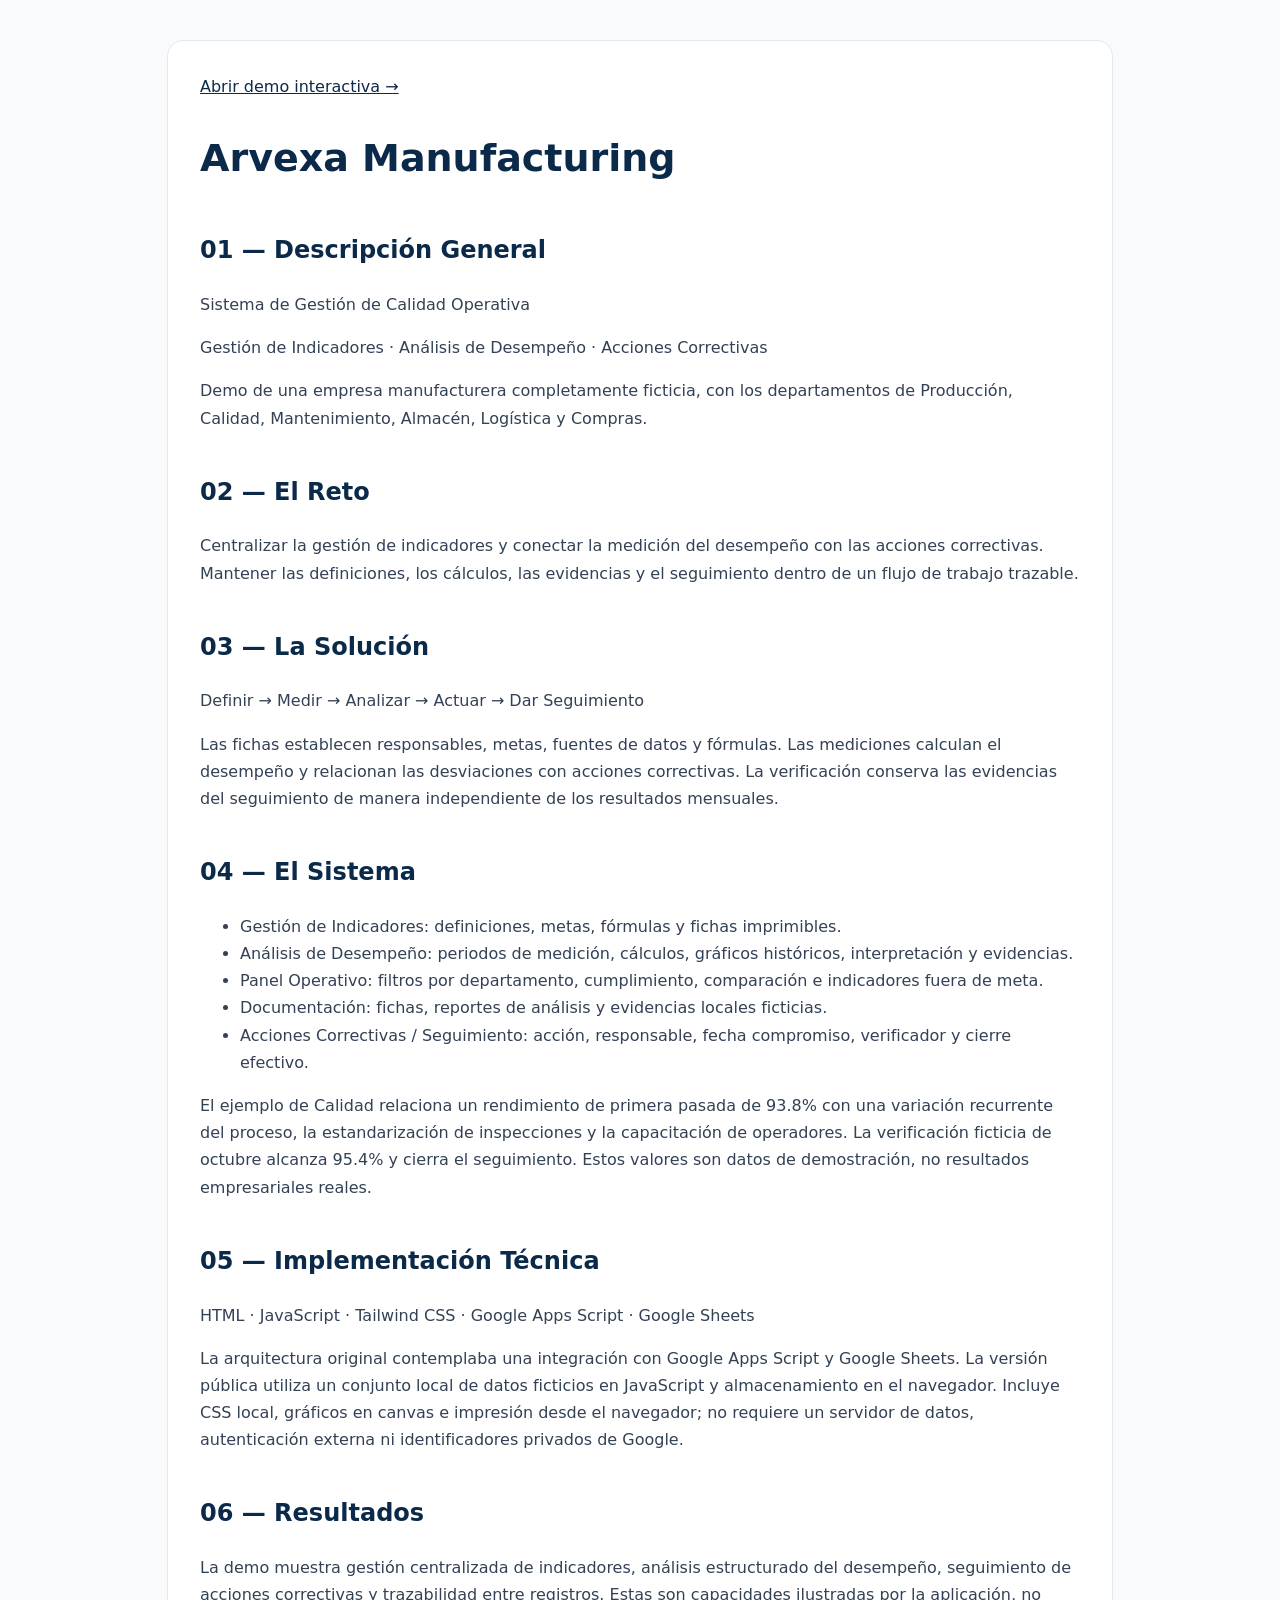
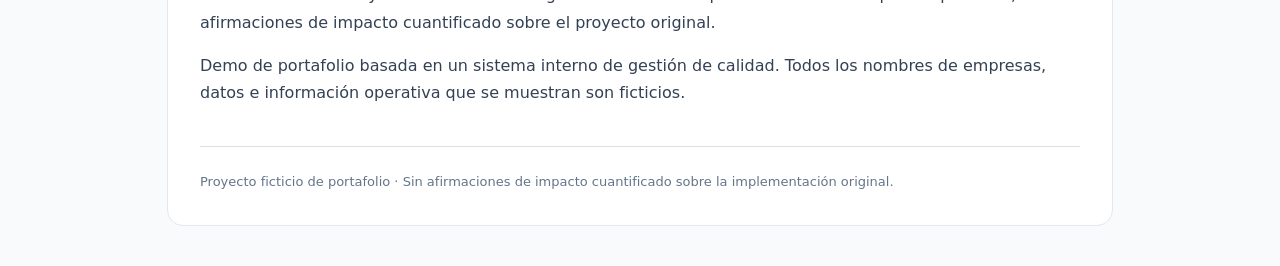
==== case-study.html @ 0dbe9771 "Rename case-study[1].html to case-study.html" ====
<!doctype html><html lang="es"><head><meta charset="utf-8"><meta name="viewport" content="width=device-width,initial-scale=1"><title>Arvexa Manufacturing · Caso de Estudio</title><style>body{margin:0;font:16px/1.7 system-ui;background:#f8fafc;color:#334155}main{max-width:880px;margin:40px auto;padding:32px;background:white;border:1px solid #e2e8f0;border-radius:16px}h1,h2{color:#0b2a4a}h1{font-size:38px}h2{margin-top:40px;font-size:24px}a{color:#0b2a4a}footer{font-size:13px;color:#64748b;border-top:1px solid #ddd;margin-top:40px;padding-top:24px}@media(max-width:600px){main{margin:16px;padding:24px}h1{font-size:30px}}</style></head><body><main><a href="index.html">Abrir demo interactiva →</a><h1>Arvexa Manufacturing</h1><h2>01 — Descripción General</h2><p>Sistema de Gestión de Calidad Operativa</p><p>Gestión de Indicadores · Análisis de Desempeño · Acciones Correctivas</p><p>Demo de una empresa manufacturera completamente ficticia, con los departamentos de Producción, Calidad, Mantenimiento, Almacén, Logística y Compras.</p><h2>02 — El Reto</h2><p>Centralizar la gestión de indicadores y conectar la medición del desempeño con las acciones correctivas. Mantener las definiciones, los cálculos, las evidencias y el seguimiento dentro de un flujo de trabajo trazable.</p><h2>03 — La Solución</h2><p>Definir → Medir → Analizar → Actuar → Dar Seguimiento</p><p>Las fichas establecen responsables, metas, fuentes de datos y fórmulas. Las mediciones calculan el desempeño y relacionan las desviaciones con acciones correctivas. La verificación conserva las evidencias del seguimiento de manera independiente de los resultados mensuales.</p><h2>04 — El Sistema</h2><ul><li>Gestión de Indicadores: definiciones, metas, fórmulas y fichas imprimibles.</li><li>Análisis de Desempeño: periodos de medición, cálculos, gráficos históricos, interpretación y evidencias.</li><li>Panel Operativo: filtros por departamento, cumplimiento, comparación e indicadores fuera de meta.</li><li>Documentación: fichas, reportes de análisis y evidencias locales ficticias.</li><li>Acciones Correctivas / Seguimiento: acción, responsable, fecha compromiso, verificador y cierre efectivo.</li></ul><p>El ejemplo de Calidad relaciona un rendimiento de primera pasada de 93.8% con una variación recurrente del proceso, la estandarización de inspecciones y la capacitación de operadores. La verificación ficticia de octubre alcanza 95.4% y cierra el seguimiento. Estos valores son datos de demostración, no resultados empresariales reales.</p><h2>05 — Implementación Técnica</h2><p>HTML · JavaScript · Tailwind CSS · Google Apps Script · Google Sheets</p><p>La arquitectura original contemplaba una integración con Google Apps Script y Google Sheets. La versión pública utiliza un conjunto local de datos ficticios en JavaScript y almacenamiento en el navegador. Incluye CSS local, gráficos en canvas e impresión desde el navegador; no requiere un servidor de datos, autenticación externa ni identificadores privados de Google.</p><h2>06 — Resultados</h2><p>La demo muestra gestión centralizada de indicadores, análisis estructurado del desempeño, seguimiento de acciones correctivas y trazabilidad entre registros. Estas son capacidades ilustradas por la aplicación, no afirmaciones de impacto cuantificado sobre el proyecto original.</p><p>Demo de portafolio basada en un sistema interno de gestión de calidad. Todos los nombres de empresas, datos e información operativa que se muestran son ficticios.</p><footer>Proyecto ficticio de portafolio · Sin afirmaciones de impacto cuantificado sobre la implementación original.</footer></main></body></html>
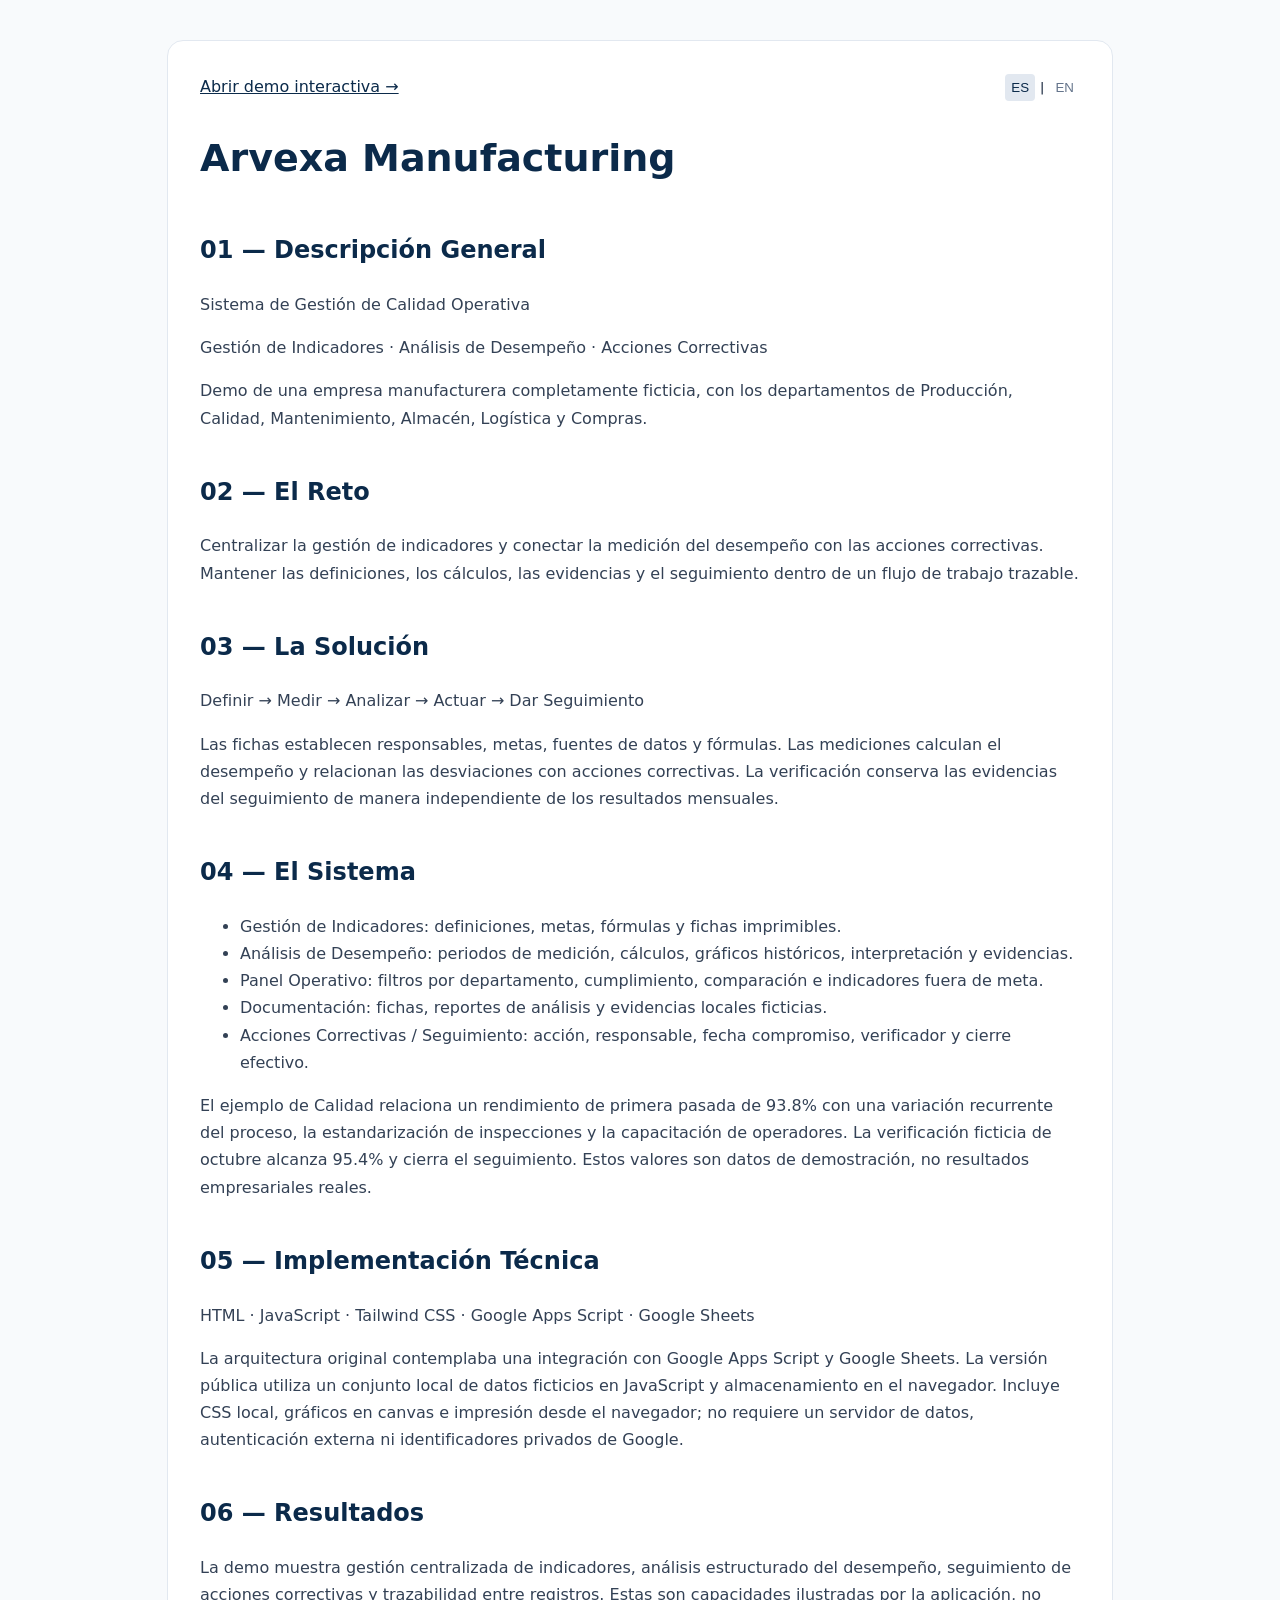
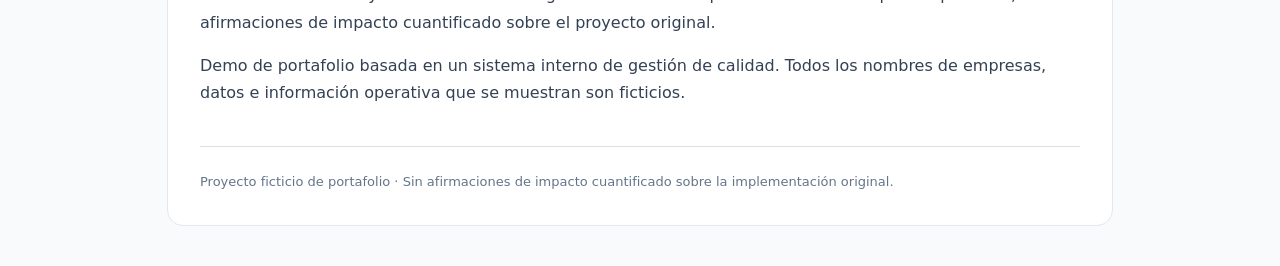
==== commit 0c67dcd8: "Add files via upload" ====
--- a/case-study.html
+++ b/case-study.html
@@ -1 +1 @@
-<!doctype html><html lang="es"><head><meta charset="utf-8"><meta name="viewport" content="width=device-width,initial-scale=1"><title>Arvexa Manufacturing · Caso de Estudio</title><style>body{margin:0;font:16px/1.7 system-ui;background:#f8fafc;color:#334155}main{max-width:880px;margin:40px auto;padding:32px;background:white;border:1px solid #e2e8f0;border-radius:16px}h1,h2{color:#0b2a4a}h1{font-size:38px}h2{margin-top:40px;font-size:24px}a{color:#0b2a4a}footer{font-size:13px;color:#64748b;border-top:1px solid #ddd;margin-top:40px;padding-top:24px}@media(max-width:600px){main{margin:16px;padding:24px}h1{font-size:30px}}</style></head><body><main><a href="index.html">Abrir demo interactiva →</a><h1>Arvexa Manufacturing</h1><h2>01 — Descripción General</h2><p>Sistema de Gestión de Calidad Operativa</p><p>Gestión de Indicadores · Análisis de Desempeño · Acciones Correctivas</p><p>Demo de una empresa manufacturera completamente ficticia, con los departamentos de Producción, Calidad, Mantenimiento, Almacén, Logística y Compras.</p><h2>02 — El Reto</h2><p>Centralizar la gestión de indicadores y conectar la medición del desempeño con las acciones correctivas. Mantener las definiciones, los cálculos, las evidencias y el seguimiento dentro de un flujo de trabajo trazable.</p><h2>03 — La Solución</h2><p>Definir → Medir → Analizar → Actuar → Dar Seguimiento</p><p>Las fichas establecen responsables, metas, fuentes de datos y fórmulas. Las mediciones calculan el desempeño y relacionan las desviaciones con acciones correctivas. La verificación conserva las evidencias del seguimiento de manera independiente de los resultados mensuales.</p><h2>04 — El Sistema</h2><ul><li>Gestión de Indicadores: definiciones, metas, fórmulas y fichas imprimibles.</li><li>Análisis de Desempeño: periodos de medición, cálculos, gráficos históricos, interpretación y evidencias.</li><li>Panel Operativo: filtros por departamento, cumplimiento, comparación e indicadores fuera de meta.</li><li>Documentación: fichas, reportes de análisis y evidencias locales ficticias.</li><li>Acciones Correctivas / Seguimiento: acción, responsable, fecha compromiso, verificador y cierre efectivo.</li></ul><p>El ejemplo de Calidad relaciona un rendimiento de primera pasada de 93.8% con una variación recurrente del proceso, la estandarización de inspecciones y la capacitación de operadores. La verificación ficticia de octubre alcanza 95.4% y cierra el seguimiento. Estos valores son datos de demostración, no resultados empresariales reales.</p><h2>05 — Implementación Técnica</h2><p>HTML · JavaScript · Tailwind CSS · Google Apps Script · Google Sheets</p><p>La arquitectura original contemplaba una integración con Google Apps Script y Google Sheets. La versión pública utiliza un conjunto local de datos ficticios en JavaScript y almacenamiento en el navegador. Incluye CSS local, gráficos en canvas e impresión desde el navegador; no requiere un servidor de datos, autenticación externa ni identificadores privados de Google.</p><h2>06 — Resultados</h2><p>La demo muestra gestión centralizada de indicadores, análisis estructurado del desempeño, seguimiento de acciones correctivas y trazabilidad entre registros. Estas son capacidades ilustradas por la aplicación, no afirmaciones de impacto cuantificado sobre el proyecto original.</p><p>Demo de portafolio basada en un sistema interno de gestión de calidad. Todos los nombres de empresas, datos e información operativa que se muestran son ficticios.</p><footer>Proyecto ficticio de portafolio · Sin afirmaciones de impacto cuantificado sobre la implementación original.</footer></main></body></html>
+<!doctype html><html lang="es"><head><meta charset="utf-8"><meta name="viewport" content="width=device-width,initial-scale=1"><title>Arvexa Manufacturing · Caso de Estudio</title><style>body{margin:0;font:16px/1.7 system-ui;background:#f8fafc;color:#334155}main{max-width:880px;margin:40px auto;padding:32px;background:white;border:1px solid #e2e8f0;border-radius:16px}h1,h2{color:#0b2a4a}h1{font-size:38px}h2{margin-top:40px;font-size:24px}a{color:#0b2a4a}footer{font-size:13px;color:#64748b;border-top:1px solid #ddd;margin-top:40px;padding-top:24px}@media(max-width:600px){main{margin:16px;padding:24px}h1{font-size:30px}}</style><style>.language-selector{display:inline-flex;align-items:center;gap:5px;flex-shrink:0;font:700 12px system-ui}.language-selector button{border:0;background:transparent;color:#64748b;padding:6px;cursor:pointer;border-radius:4px}.language-selector button[aria-pressed="true"]{color:#0b2a4a;background:#e2e8f0}.language-selector button:focus-visible{outline:2px solid #3ba9e6;outline-offset:2px}@media print{.language-selector{display:none!important}}</style><script src="i18n.js"></script></head><body><main><div style="float:right"><div class="language-selector" role="group" aria-label="Seleccionar idioma"><button type="button" data-language="es" aria-label="Español" aria-pressed="true">ES</button><span aria-hidden="true">|</span><button type="button" data-language="en" aria-label="Inglés" aria-pressed="false">EN</button></div></div><a href="index.html">Abrir demo interactiva →</a><h1>Arvexa Manufacturing</h1><h2>01 — Descripción General</h2><p>Sistema de Gestión de Calidad Operativa</p><p>Gestión de Indicadores · Análisis de Desempeño · Acciones Correctivas</p><p>Demo de una empresa manufacturera completamente ficticia, con los departamentos de Producción, Calidad, Mantenimiento, Almacén, Logística y Compras.</p><h2>02 — El Reto</h2><p>Centralizar la gestión de indicadores y conectar la medición del desempeño con las acciones correctivas. Mantener las definiciones, los cálculos, las evidencias y el seguimiento dentro de un flujo de trabajo trazable.</p><h2>03 — La Solución</h2><p>Definir → Medir → Analizar → Actuar → Dar Seguimiento</p><p>Las fichas establecen responsables, metas, fuentes de datos y fórmulas. Las mediciones calculan el desempeño y relacionan las desviaciones con acciones correctivas. La verificación conserva las evidencias del seguimiento de manera independiente de los resultados mensuales.</p><h2>04 — El Sistema</h2><ul><li>Gestión de Indicadores: definiciones, metas, fórmulas y fichas imprimibles.</li><li>Análisis de Desempeño: periodos de medición, cálculos, gráficos históricos, interpretación y evidencias.</li><li>Panel Operativo: filtros por departamento, cumplimiento, comparación e indicadores fuera de meta.</li><li>Documentación: fichas, reportes de análisis y evidencias locales ficticias.</li><li>Acciones Correctivas / Seguimiento: acción, responsable, fecha compromiso, verificador y cierre efectivo.</li></ul><p>El ejemplo de Calidad relaciona un rendimiento de primera pasada de 93.8% con una variación recurrente del proceso, la estandarización de inspecciones y la capacitación de operadores. La verificación ficticia de octubre alcanza 95.4% y cierra el seguimiento. Estos valores son datos de demostración, no resultados empresariales reales.</p><h2>05 — Implementación Técnica</h2><p>HTML · JavaScript · Tailwind CSS · Google Apps Script · Google Sheets</p><p>La arquitectura original contemplaba una integración con Google Apps Script y Google Sheets. La versión pública utiliza un conjunto local de datos ficticios en JavaScript y almacenamiento en el navegador. Incluye CSS local, gráficos en canvas e impresión desde el navegador; no requiere un servidor de datos, autenticación externa ni identificadores privados de Google.</p><h2>06 — Resultados</h2><p>La demo muestra gestión centralizada de indicadores, análisis estructurado del desempeño, seguimiento de acciones correctivas y trazabilidad entre registros. Estas son capacidades ilustradas por la aplicación, no afirmaciones de impacto cuantificado sobre el proyecto original.</p><p>Demo de portafolio basada en un sistema interno de gestión de calidad. Todos los nombres de empresas, datos e información operativa que se muestran son ficticios.</p><footer>Proyecto ficticio de portafolio · Sin afirmaciones de impacto cuantificado sobre la implementación original.</footer></main></body></html>
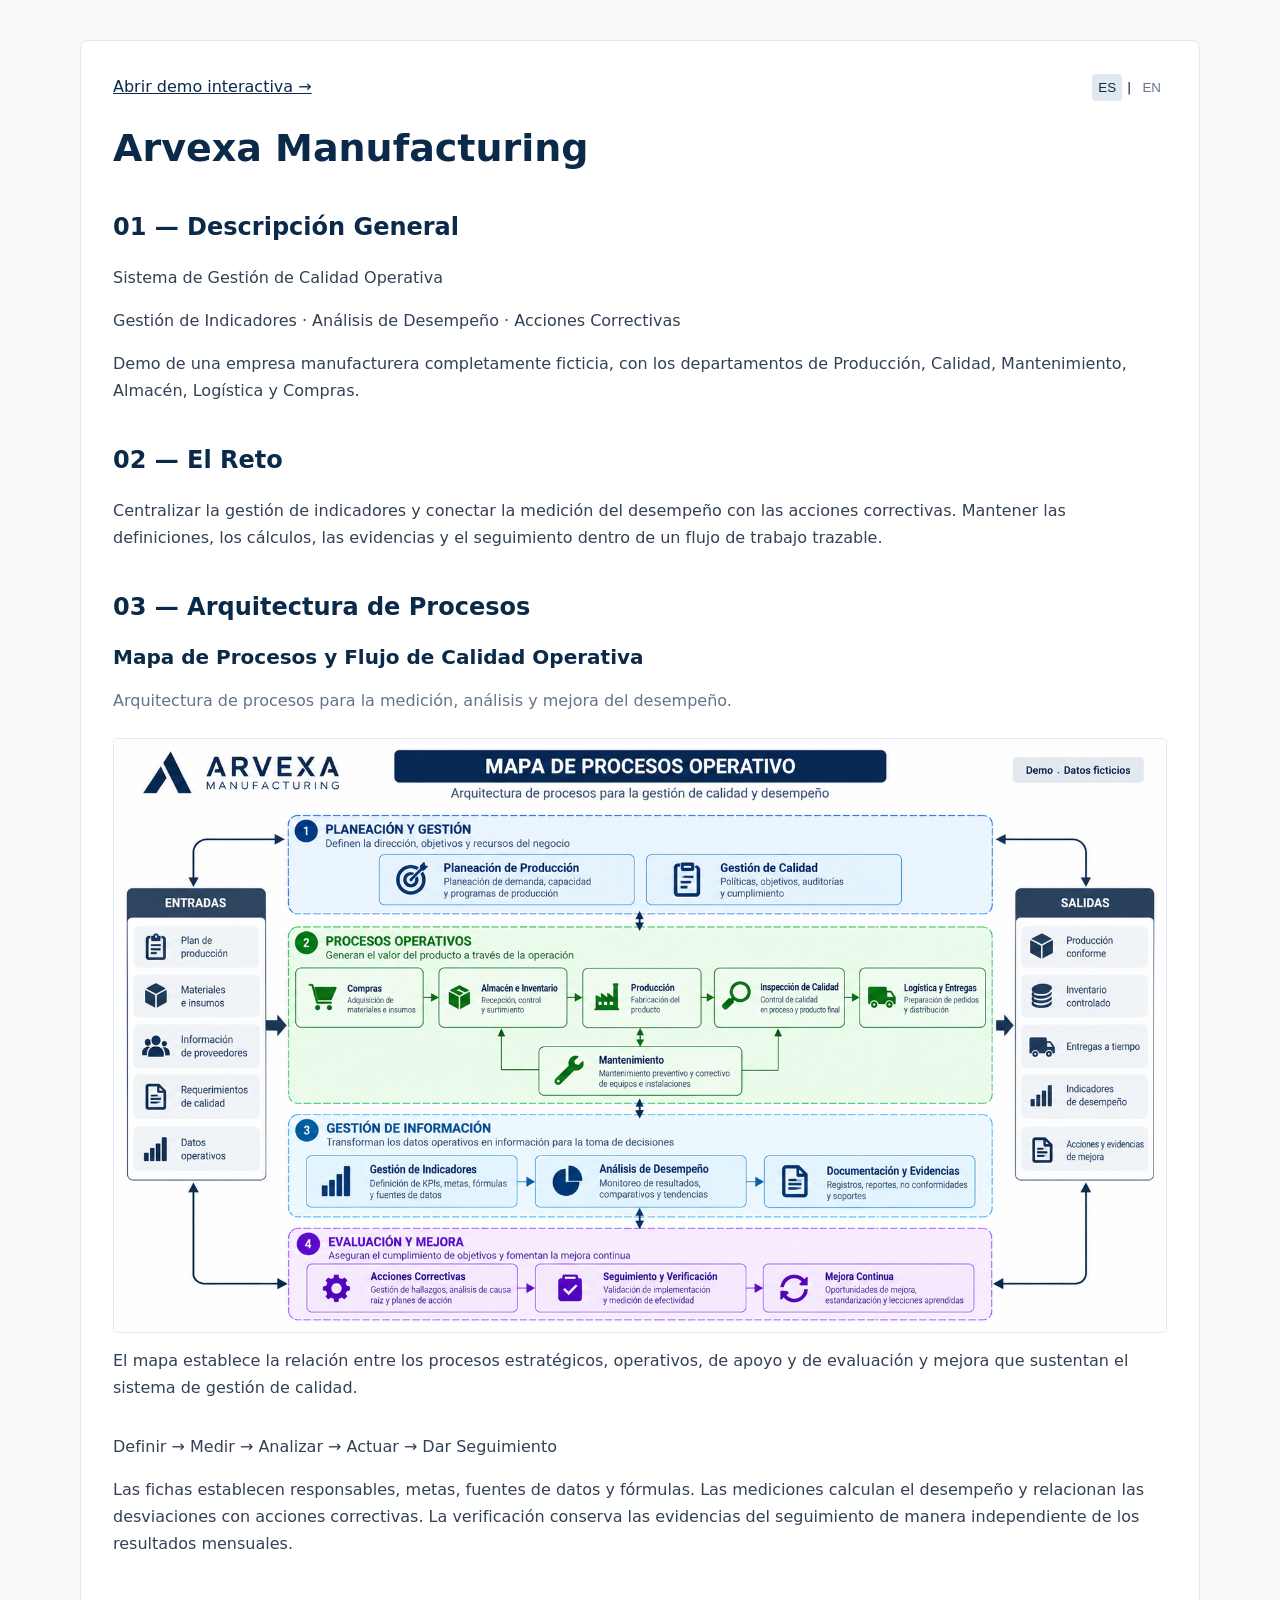
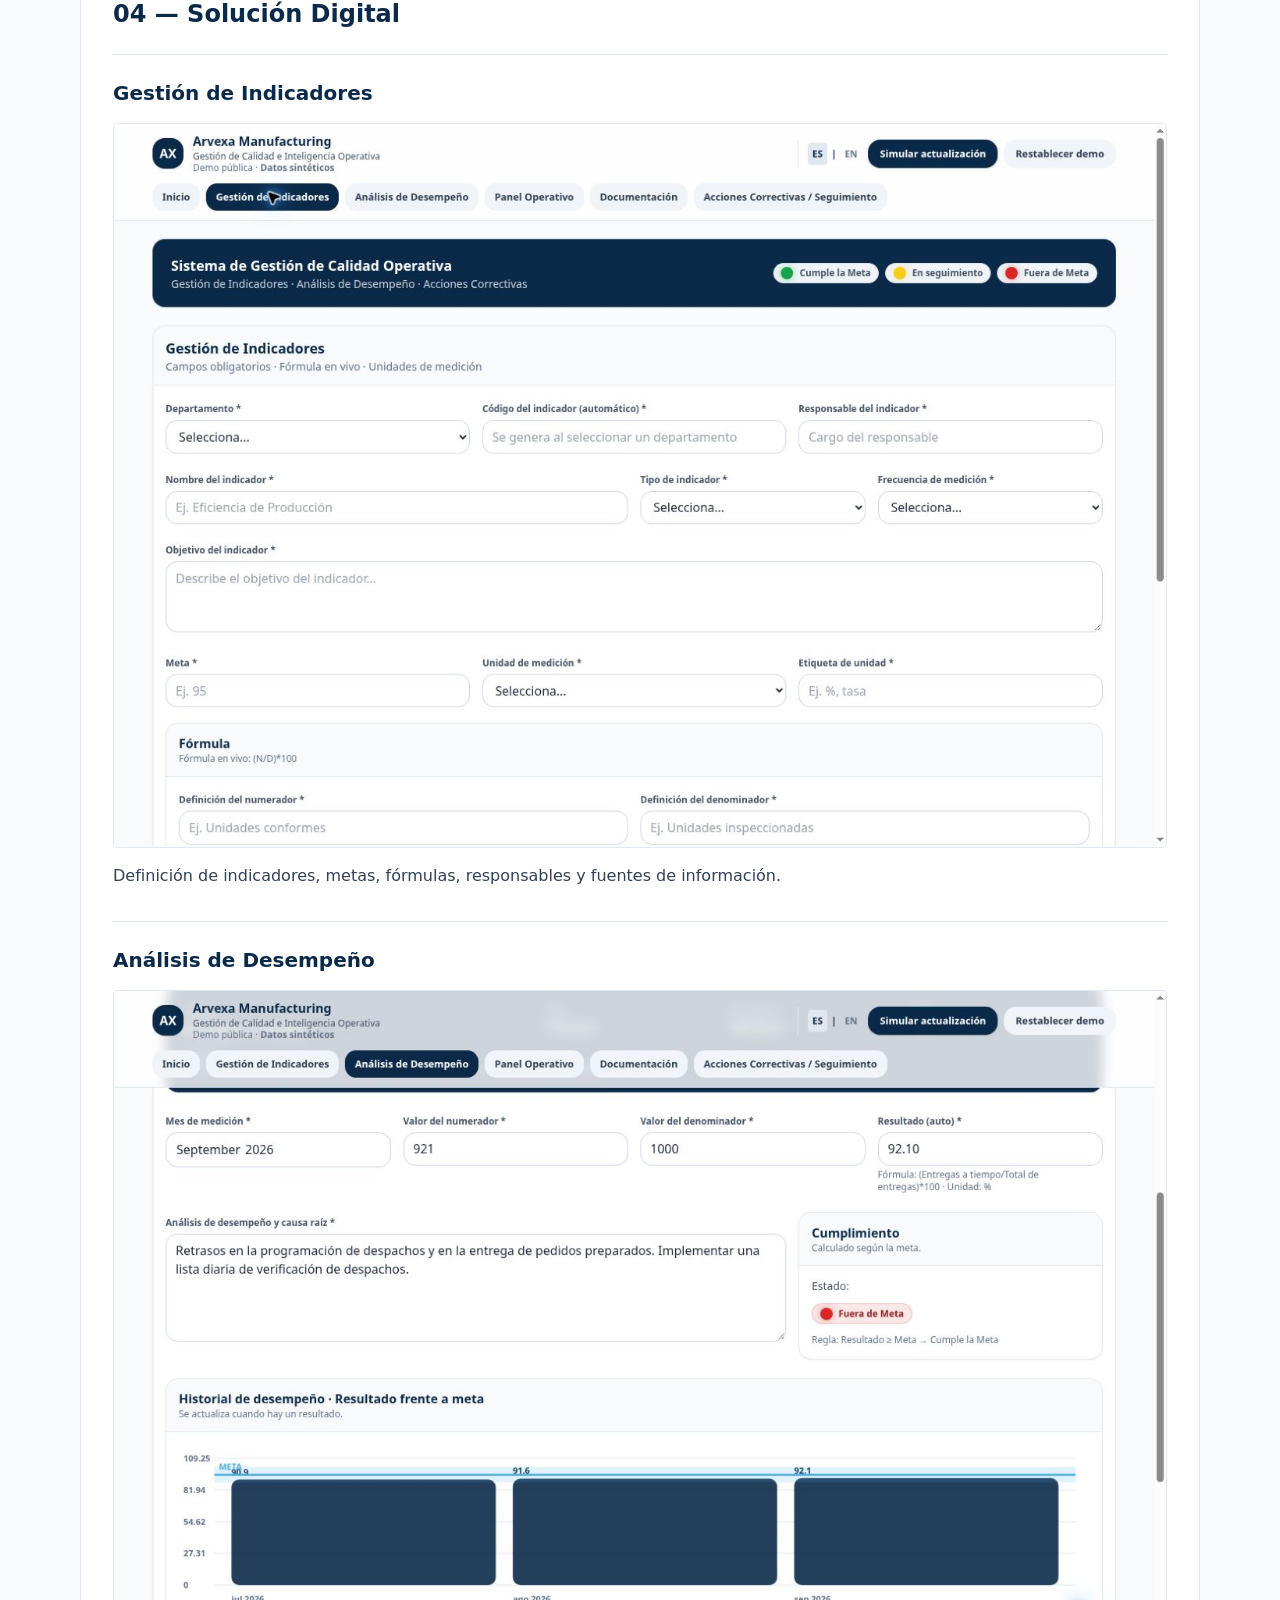
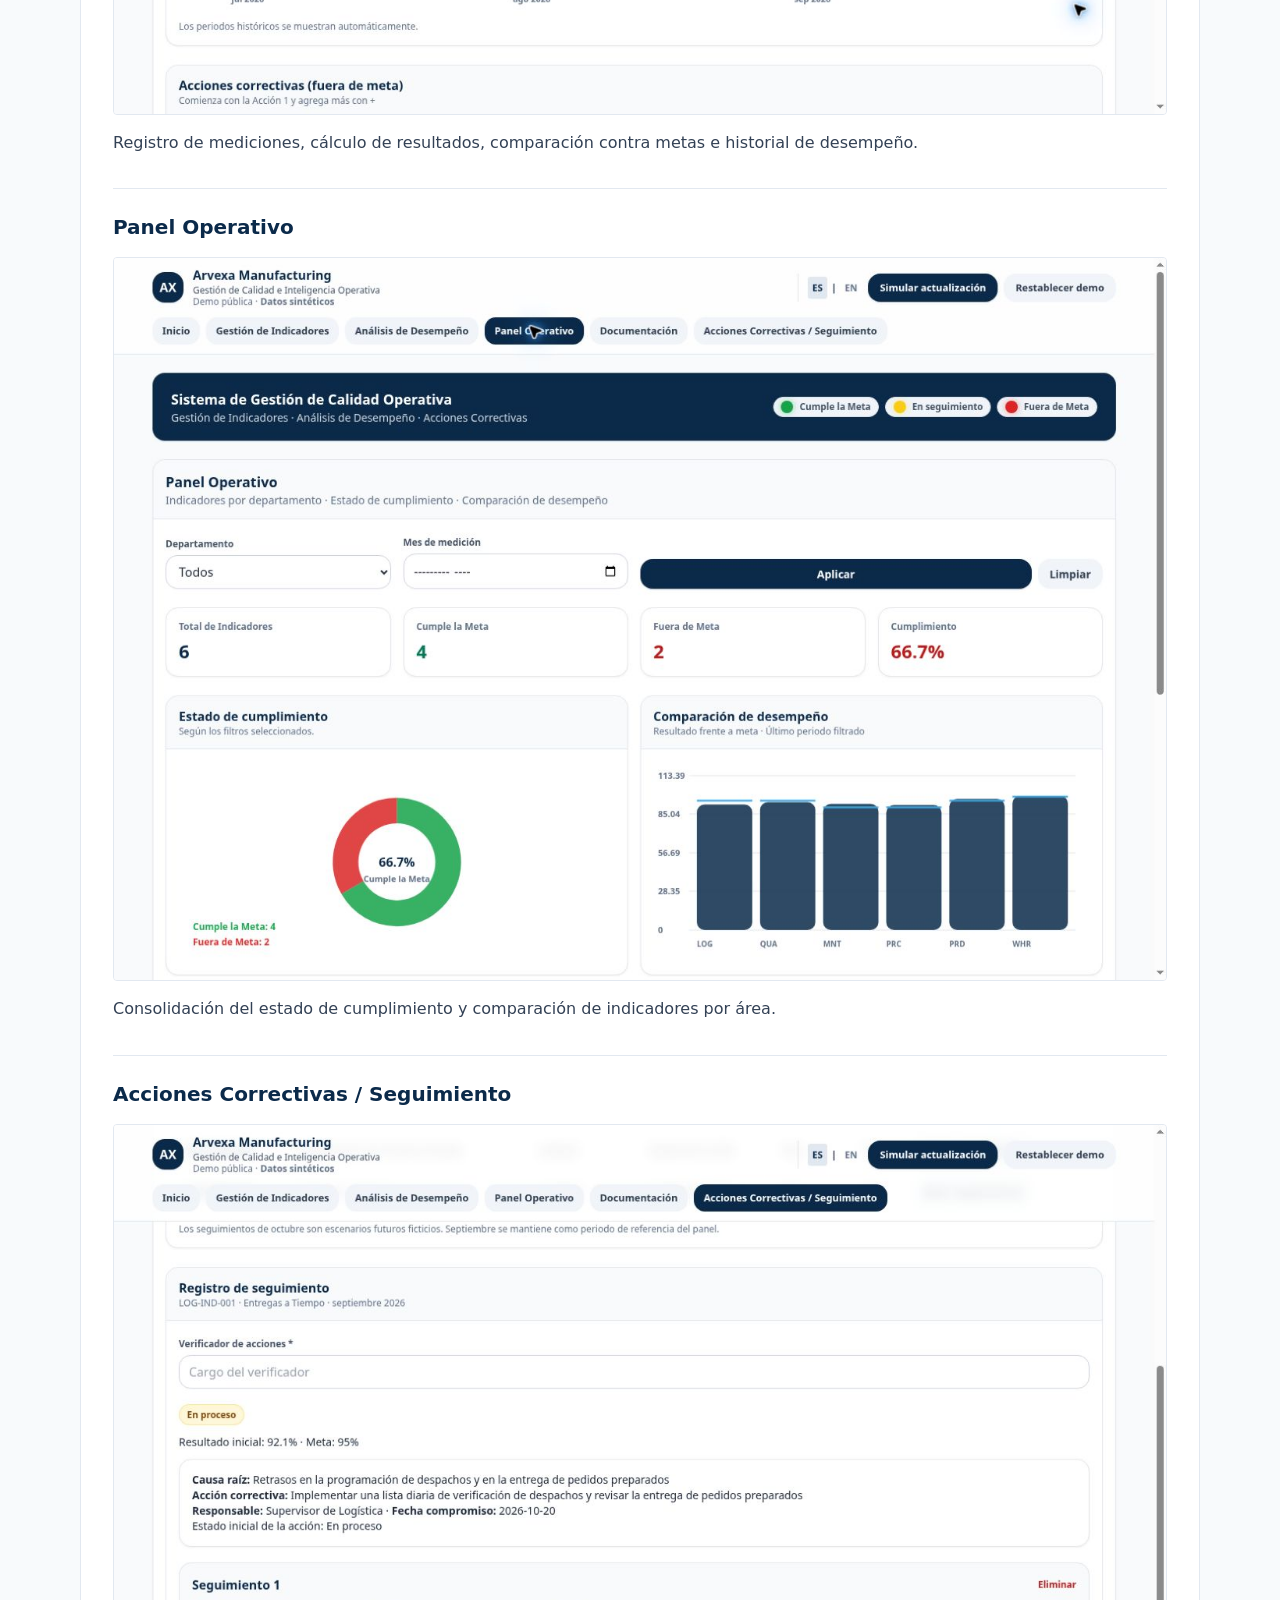
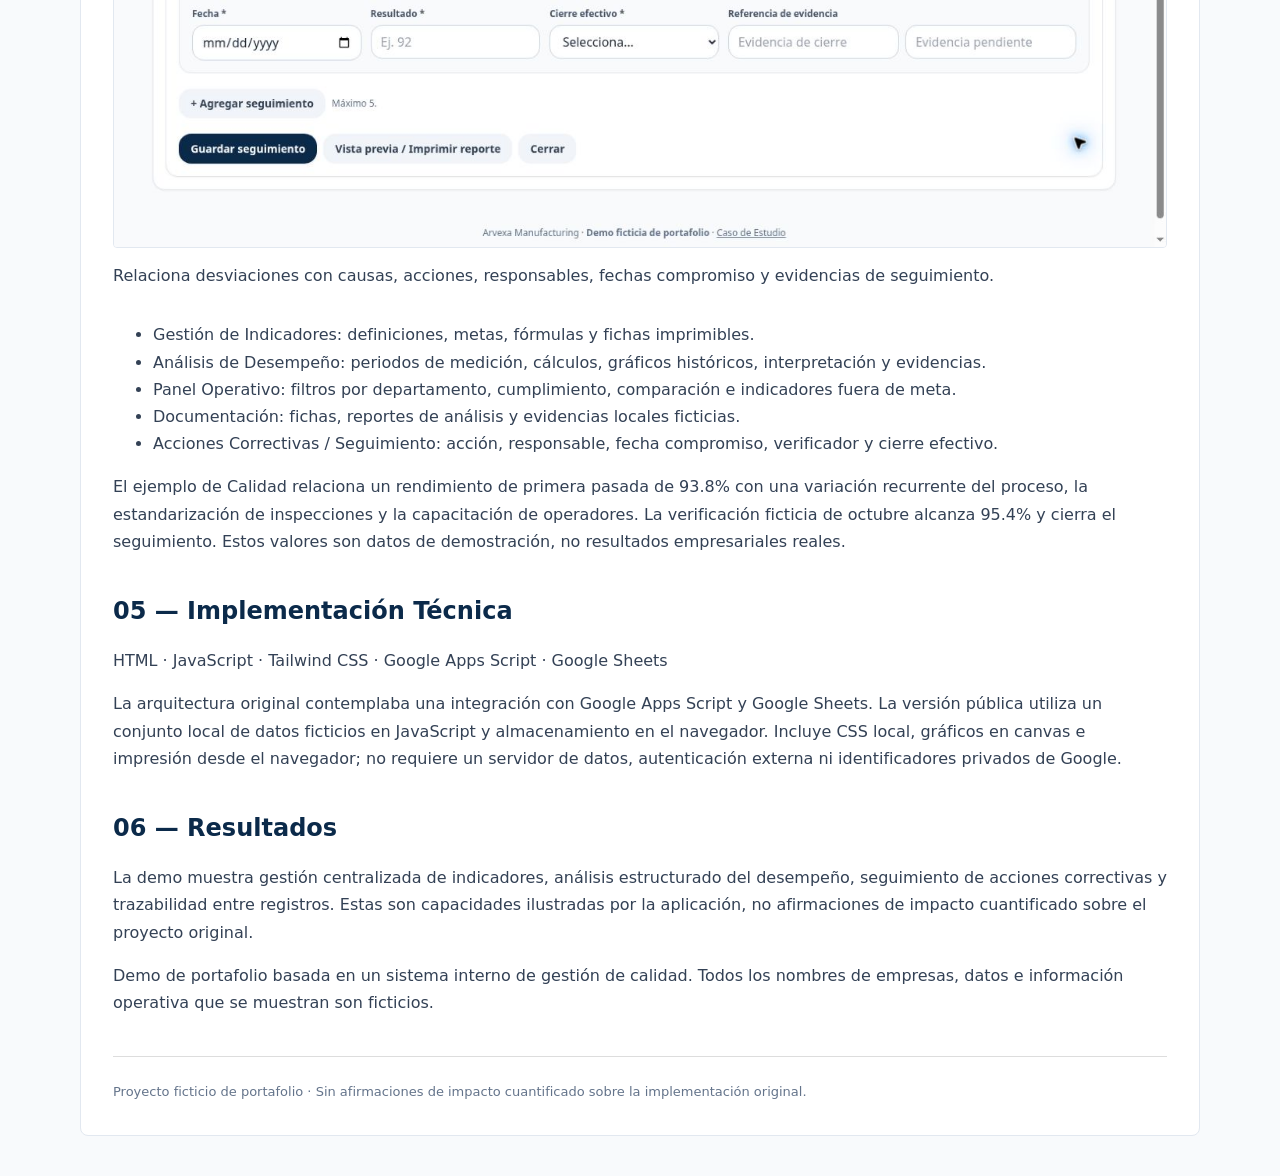
==== commit 718f3738: "Present Arvexa case study with process map and screenshots" ====
--- a/case-study.html
+++ b/case-study.html
@@ -1 +1,13 @@
-<!doctype html><html lang="es"><head><meta charset="utf-8"><meta name="viewport" content="width=device-width,initial-scale=1"><title>Arvexa Manufacturing · Caso de Estudio</title><style>body{margin:0;font:16px/1.7 system-ui;background:#f8fafc;color:#334155}main{max-width:880px;margin:40px auto;padding:32px;background:white;border:1px solid #e2e8f0;border-radius:16px}h1,h2{color:#0b2a4a}h1{font-size:38px}h2{margin-top:40px;font-size:24px}a{color:#0b2a4a}footer{font-size:13px;color:#64748b;border-top:1px solid #ddd;margin-top:40px;padding-top:24px}@media(max-width:600px){main{margin:16px;padding:24px}h1{font-size:30px}}</style><style>.language-selector{display:inline-flex;align-items:center;gap:5px;flex-shrink:0;font:700 12px system-ui}.language-selector button{border:0;background:transparent;color:#64748b;padding:6px;cursor:pointer;border-radius:4px}.language-selector button[aria-pressed="true"]{color:#0b2a4a;background:#e2e8f0}.language-selector button:focus-visible{outline:2px solid #3ba9e6;outline-offset:2px}@media print{.language-selector{display:none!important}}</style><script src="i18n.js"></script></head><body><main><div style="float:right"><div class="language-selector" role="group" aria-label="Seleccionar idioma"><button type="button" data-language="es" aria-label="Español" aria-pressed="true">ES</button><span aria-hidden="true">|</span><button type="button" data-language="en" aria-label="Inglés" aria-pressed="false">EN</button></div></div><a href="index.html">Abrir demo interactiva →</a><h1>Arvexa Manufacturing</h1><h2>01 — Descripción General</h2><p>Sistema de Gestión de Calidad Operativa</p><p>Gestión de Indicadores · Análisis de Desempeño · Acciones Correctivas</p><p>Demo de una empresa manufacturera completamente ficticia, con los departamentos de Producción, Calidad, Mantenimiento, Almacén, Logística y Compras.</p><h2>02 — El Reto</h2><p>Centralizar la gestión de indicadores y conectar la medición del desempeño con las acciones correctivas. Mantener las definiciones, los cálculos, las evidencias y el seguimiento dentro de un flujo de trabajo trazable.</p><h2>03 — La Solución</h2><p>Definir → Medir → Analizar → Actuar → Dar Seguimiento</p><p>Las fichas establecen responsables, metas, fuentes de datos y fórmulas. Las mediciones calculan el desempeño y relacionan las desviaciones con acciones correctivas. La verificación conserva las evidencias del seguimiento de manera independiente de los resultados mensuales.</p><h2>04 — El Sistema</h2><ul><li>Gestión de Indicadores: definiciones, metas, fórmulas y fichas imprimibles.</li><li>Análisis de Desempeño: periodos de medición, cálculos, gráficos históricos, interpretación y evidencias.</li><li>Panel Operativo: filtros por departamento, cumplimiento, comparación e indicadores fuera de meta.</li><li>Documentación: fichas, reportes de análisis y evidencias locales ficticias.</li><li>Acciones Correctivas / Seguimiento: acción, responsable, fecha compromiso, verificador y cierre efectivo.</li></ul><p>El ejemplo de Calidad relaciona un rendimiento de primera pasada de 93.8% con una variación recurrente del proceso, la estandarización de inspecciones y la capacitación de operadores. La verificación ficticia de octubre alcanza 95.4% y cierra el seguimiento. Estos valores son datos de demostración, no resultados empresariales reales.</p><h2>05 — Implementación Técnica</h2><p>HTML · JavaScript · Tailwind CSS · Google Apps Script · Google Sheets</p><p>La arquitectura original contemplaba una integración con Google Apps Script y Google Sheets. La versión pública utiliza un conjunto local de datos ficticios en JavaScript y almacenamiento en el navegador. Incluye CSS local, gráficos en canvas e impresión desde el navegador; no requiere un servidor de datos, autenticación externa ni identificadores privados de Google.</p><h2>06 — Resultados</h2><p>La demo muestra gestión centralizada de indicadores, análisis estructurado del desempeño, seguimiento de acciones correctivas y trazabilidad entre registros. Estas son capacidades ilustradas por la aplicación, no afirmaciones de impacto cuantificado sobre el proyecto original.</p><p>Demo de portafolio basada en un sistema interno de gestión de calidad. Todos los nombres de empresas, datos e información operativa que se muestran son ficticios.</p><footer>Proyecto ficticio de portafolio · Sin afirmaciones de impacto cuantificado sobre la implementación original.</footer></main></body></html>
+<!doctype html><html lang="es"><head><meta charset="utf-8"><meta name="viewport" content="width=device-width,initial-scale=1"><title>Arvexa Manufacturing · Caso de Estudio</title><style>body{margin:0;font:16px/1.7 system-ui;background:#f8fafc;color:#334155}main{max-width:880px;margin:40px auto;padding:32px;background:white;border:1px solid #e2e8f0;border-radius:16px}h1,h2{color:#0b2a4a}h1{font-size:38px}h2{margin-top:40px;font-size:24px}a{color:#0b2a4a}footer{font-size:13px;color:#64748b;border-top:1px solid #ddd;margin-top:40px;padding-top:24px}@media(max-width:600px){main{margin:16px;padding:24px}h1{font-size:30px}}</style><style>.language-selector{display:inline-flex;align-items:center;gap:5px;flex-shrink:0;font:700 12px system-ui}.language-selector button{border:0;background:transparent;color:#64748b;padding:6px;cursor:pointer;border-radius:4px}.language-selector button[aria-pressed="true"]{color:#0b2a4a;background:#e2e8f0}.language-selector button:focus-visible{outline:2px solid #3ba9e6;outline-offset:2px}@media print{.language-selector{display:none!important}}</style><script src="i18n.js"></script><style>
+*{box-sizing:border-box}
+main{max-width:1120px;border-radius:8px}
+h1{line-height:1.2;overflow-wrap:break-word}
+h2{line-height:1.35}
+h3{color:#0b2a4a;font-size:20px;line-height:1.4;margin:0 0 16px}
+figure{margin:24px 0 32px}
+figure img{display:block;width:100%;height:auto;max-width:100%;border:1px solid #e2e8f0;border-radius:4px}
+figcaption{margin-top:14px}
+.evidence{padding-top:24px;border-top:1px solid #e2e8f0}
+.process-subtitle{color:#64748b}
+@media(max-width:600px){main{padding:20px;margin:12px}h2{font-size:22px}h3{font-size:18px}.language-selector{float:none}figure{margin:20px 0 28px}}
+</style></head><body><main><div style="float:right"><div class="language-selector" role="group" aria-label="Seleccionar idioma"><button type="button" data-language="es" aria-label="Español" aria-pressed="true">ES</button><span aria-hidden="true">|</span><button type="button" data-language="en" aria-label="Inglés" aria-pressed="false">EN</button></div></div><a href="index.html">Abrir demo interactiva →</a><h1>Arvexa Manufacturing</h1><h2>01 — Descripción General</h2><p>Sistema de Gestión de Calidad Operativa</p><p>Gestión de Indicadores · Análisis de Desempeño · Acciones Correctivas</p><p>Demo de una empresa manufacturera completamente ficticia, con los departamentos de Producción, Calidad, Mantenimiento, Almacén, Logística y Compras.</p><h2>02 — El Reto</h2><p>Centralizar la gestión de indicadores y conectar la medición del desempeño con las acciones correctivas. Mantener las definiciones, los cálculos, las evidencias y el seguimiento dentro de un flujo de trabajo trazable.</p><h2>03 — Arquitectura de Procesos</h2><h3>Mapa de Procesos y Flujo de Calidad Operativa</h3><p class="process-subtitle">Arquitectura de procesos para la medición, análisis y mejora del desempeño.</p><figure><img src="process-map/arvexa-process-map.png" alt="Mapa de procesos estratégicos, operativos, de apoyo y de evaluación y mejora de Arvexa Manufacturing"><figcaption>El mapa establece la relación entre los procesos estratégicos, operativos, de apoyo y de evaluación y mejora que sustentan el sistema de gestión de calidad.</figcaption></figure><p>Definir → Medir → Analizar → Actuar → Dar Seguimiento</p><p>Las fichas establecen responsables, metas, fuentes de datos y fórmulas. Las mediciones calculan el desempeño y relacionan las desviaciones con acciones correctivas. La verificación conserva las evidencias del seguimiento de manera independiente de los resultados mensuales.</p><h2>04 — Solución Digital</h2><figure class="evidence"><h3>Gestión de Indicadores</h3><img src="screenshots/01_Gestion_de_Indicadores.jpeg" alt="Gestión de Indicadores del Sistema de Gestión de Calidad Operativa"><figcaption>Definición de indicadores, metas, fórmulas, responsables y fuentes de información.</figcaption></figure><figure class="evidence"><h3>Análisis de Desempeño</h3><img src="screenshots/02_Analisis_de_Desempeno.jpeg" alt="Análisis de Desempeño del Sistema de Gestión de Calidad Operativa"><figcaption>Registro de mediciones, cálculo de resultados, comparación contra metas e historial de desempeño.</figcaption></figure><figure class="evidence"><h3>Panel Operativo</h3><img src="screenshots/03_Panel_Operativo.jpeg" alt="Panel Operativo del Sistema de Gestión de Calidad Operativa"><figcaption>Consolidación del estado de cumplimiento y comparación de indicadores por área.</figcaption></figure><figure class="evidence"><h3>Acciones Correctivas / Seguimiento</h3><img src="screenshots/04_Acciones_Correctivas.jpeg" alt="Acciones Correctivas / Seguimiento del Sistema de Gestión de Calidad Operativa"><figcaption>Relaciona desviaciones con causas, acciones, responsables, fechas compromiso y evidencias de seguimiento.</figcaption></figure><ul><li>Gestión de Indicadores: definiciones, metas, fórmulas y fichas imprimibles.</li><li>Análisis de Desempeño: periodos de medición, cálculos, gráficos históricos, interpretación y evidencias.</li><li>Panel Operativo: filtros por departamento, cumplimiento, comparación e indicadores fuera de meta.</li><li>Documentación: fichas, reportes de análisis y evidencias locales ficticias.</li><li>Acciones Correctivas / Seguimiento: acción, responsable, fecha compromiso, verificador y cierre efectivo.</li></ul><p>El ejemplo de Calidad relaciona un rendimiento de primera pasada de 93.8% con una variación recurrente del proceso, la estandarización de inspecciones y la capacitación de operadores. La verificación ficticia de octubre alcanza 95.4% y cierra el seguimiento. Estos valores son datos de demostración, no resultados empresariales reales.</p><h2>05 — Implementación Técnica</h2><p>HTML · JavaScript · Tailwind CSS · Google Apps Script · Google Sheets</p><p>La arquitectura original contemplaba una integración con Google Apps Script y Google Sheets. La versión pública utiliza un conjunto local de datos ficticios en JavaScript y almacenamiento en el navegador. Incluye CSS local, gráficos en canvas e impresión desde el navegador; no requiere un servidor de datos, autenticación externa ni identificadores privados de Google.</p><h2>06 — Resultados</h2><p>La demo muestra gestión centralizada de indicadores, análisis estructurado del desempeño, seguimiento de acciones correctivas y trazabilidad entre registros. Estas son capacidades ilustradas por la aplicación, no afirmaciones de impacto cuantificado sobre el proyecto original.</p><p>Demo de portafolio basada en un sistema interno de gestión de calidad. Todos los nombres de empresas, datos e información operativa que se muestran son ficticios.</p><footer>Proyecto ficticio de portafolio · Sin afirmaciones de impacto cuantificado sobre la implementación original.</footer></main></body></html>
